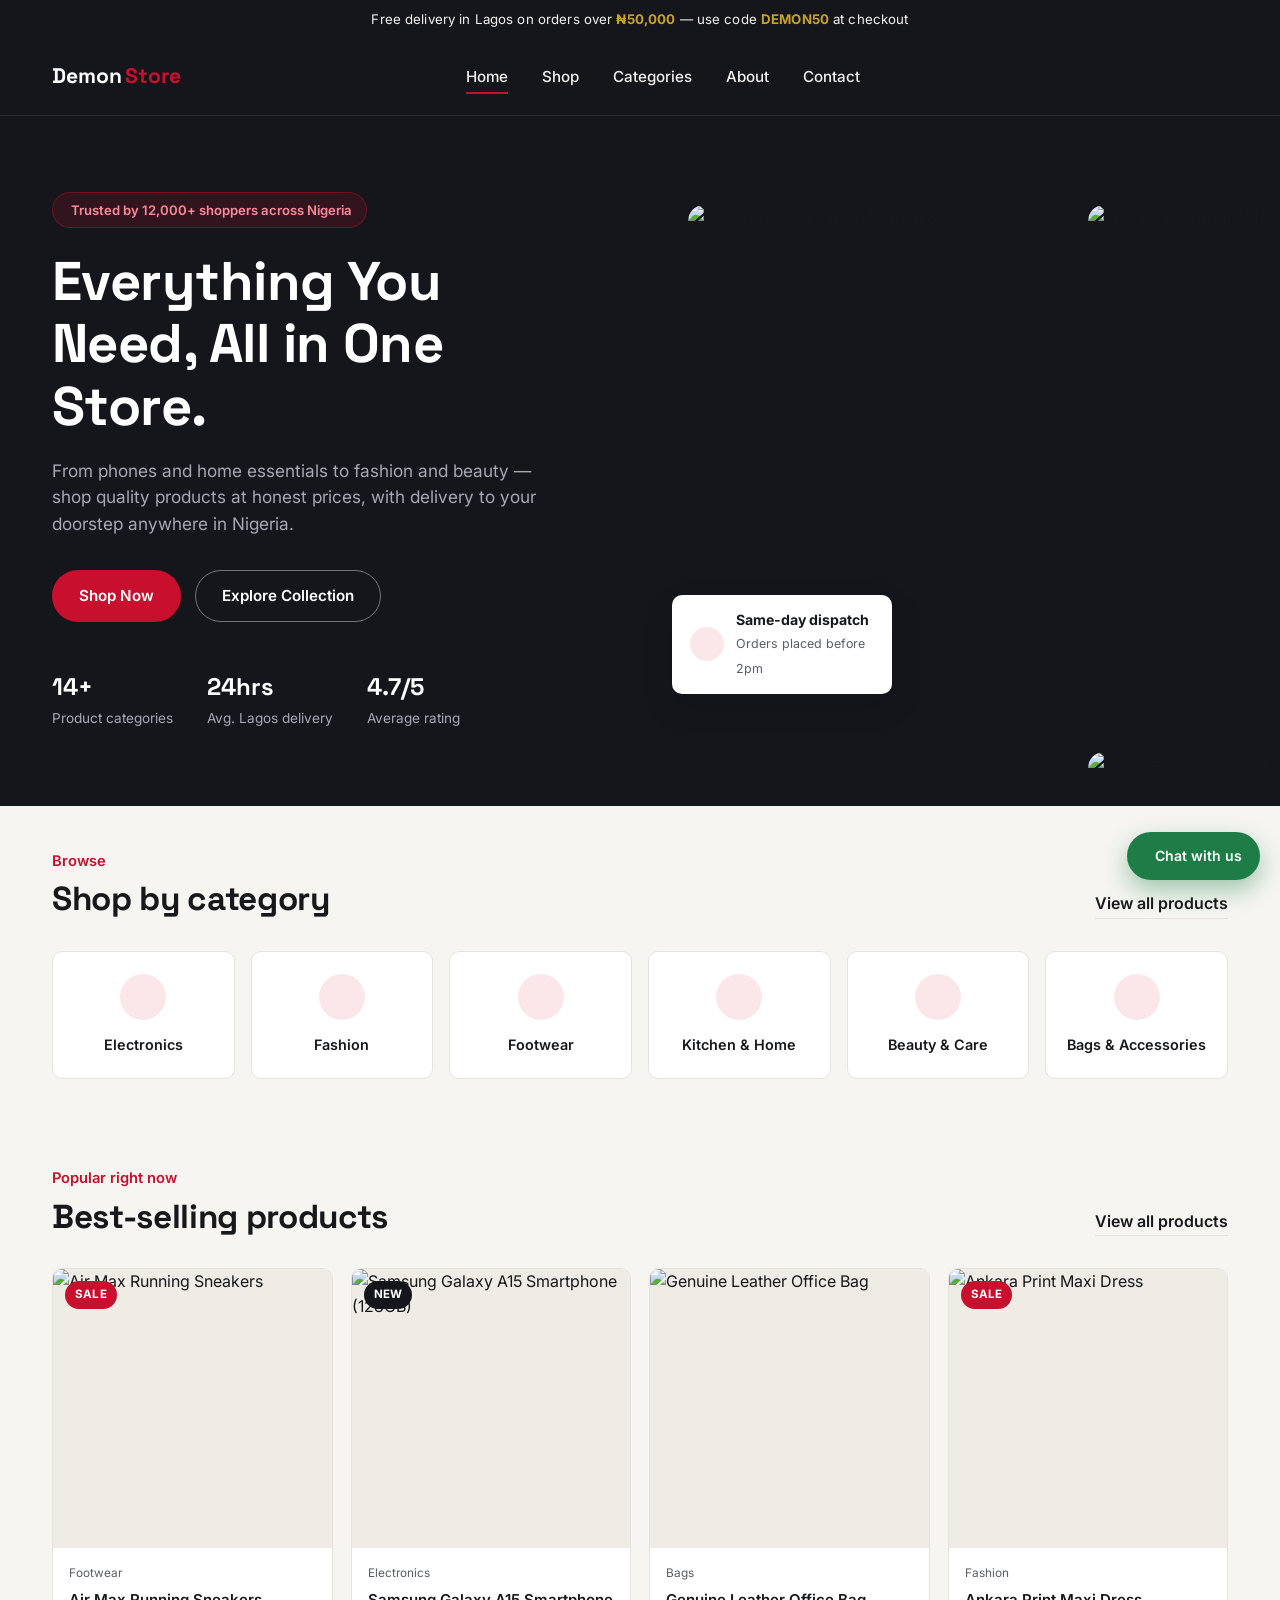
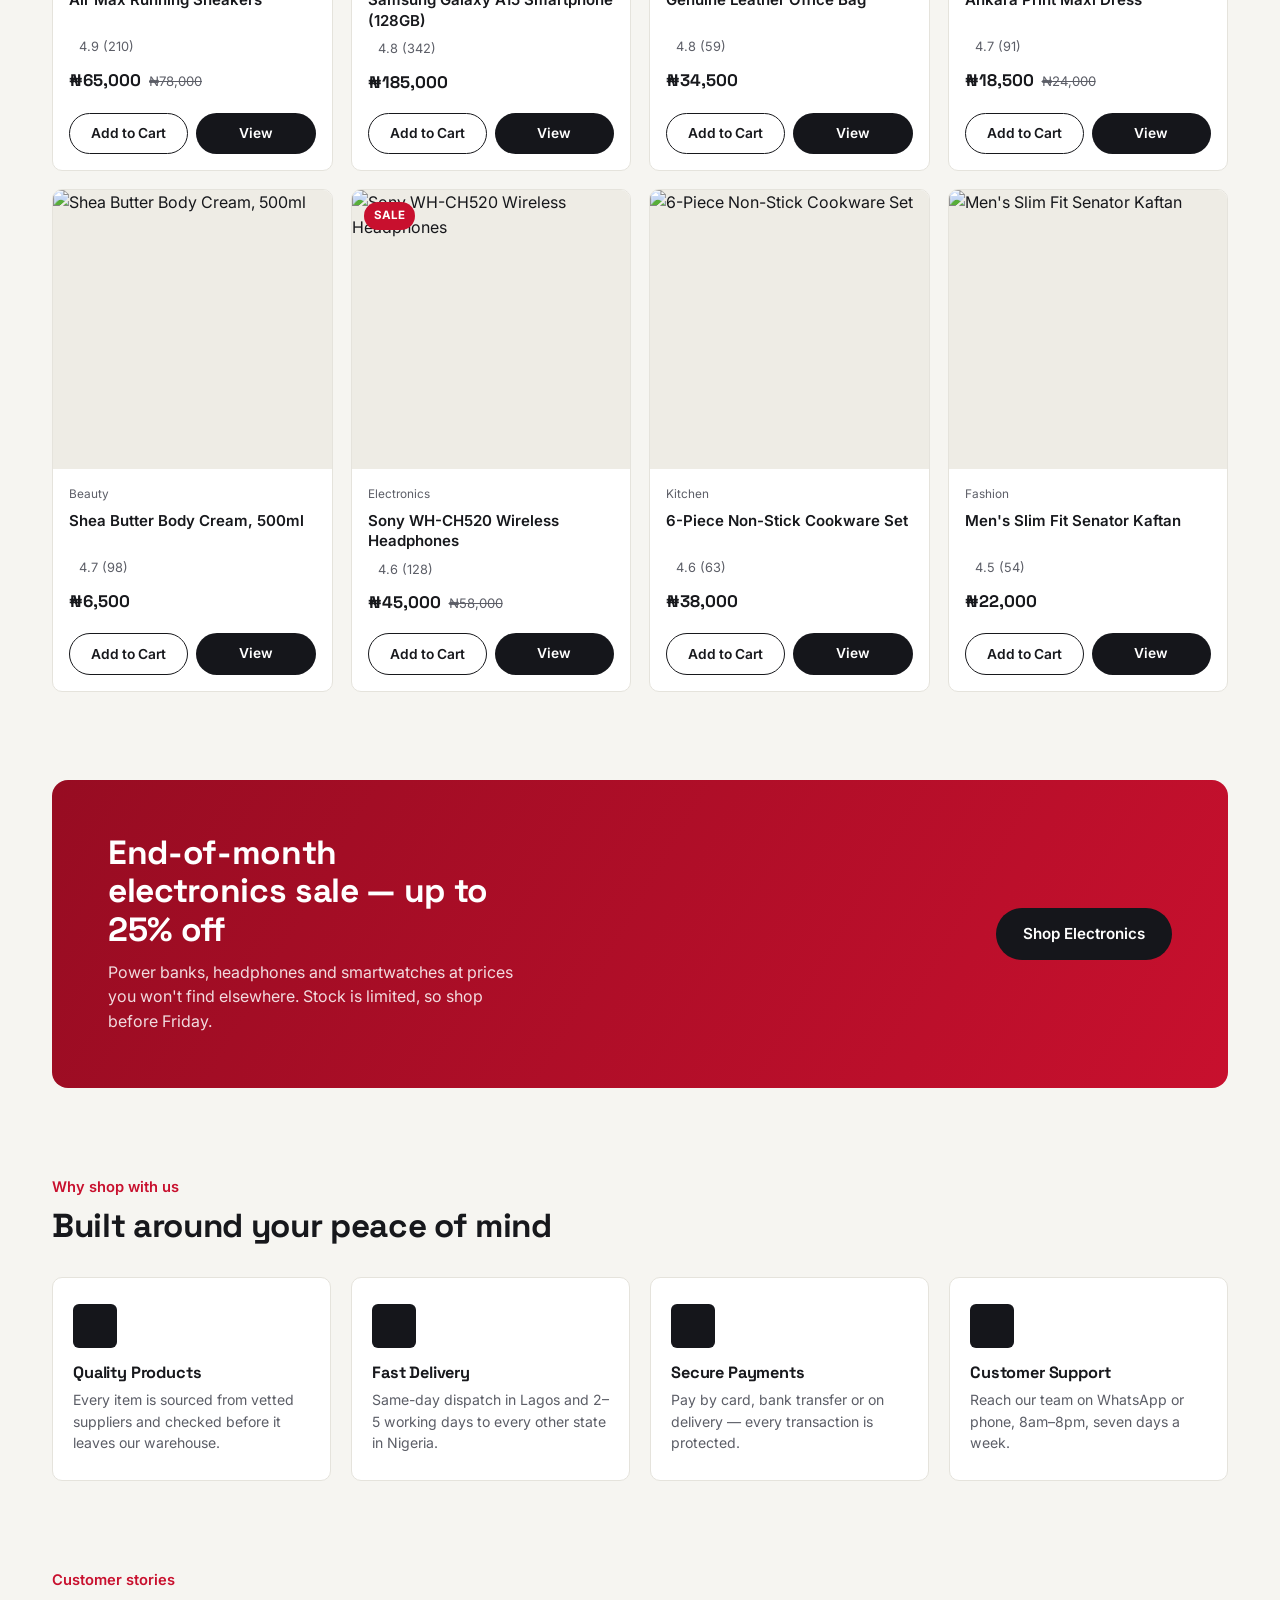
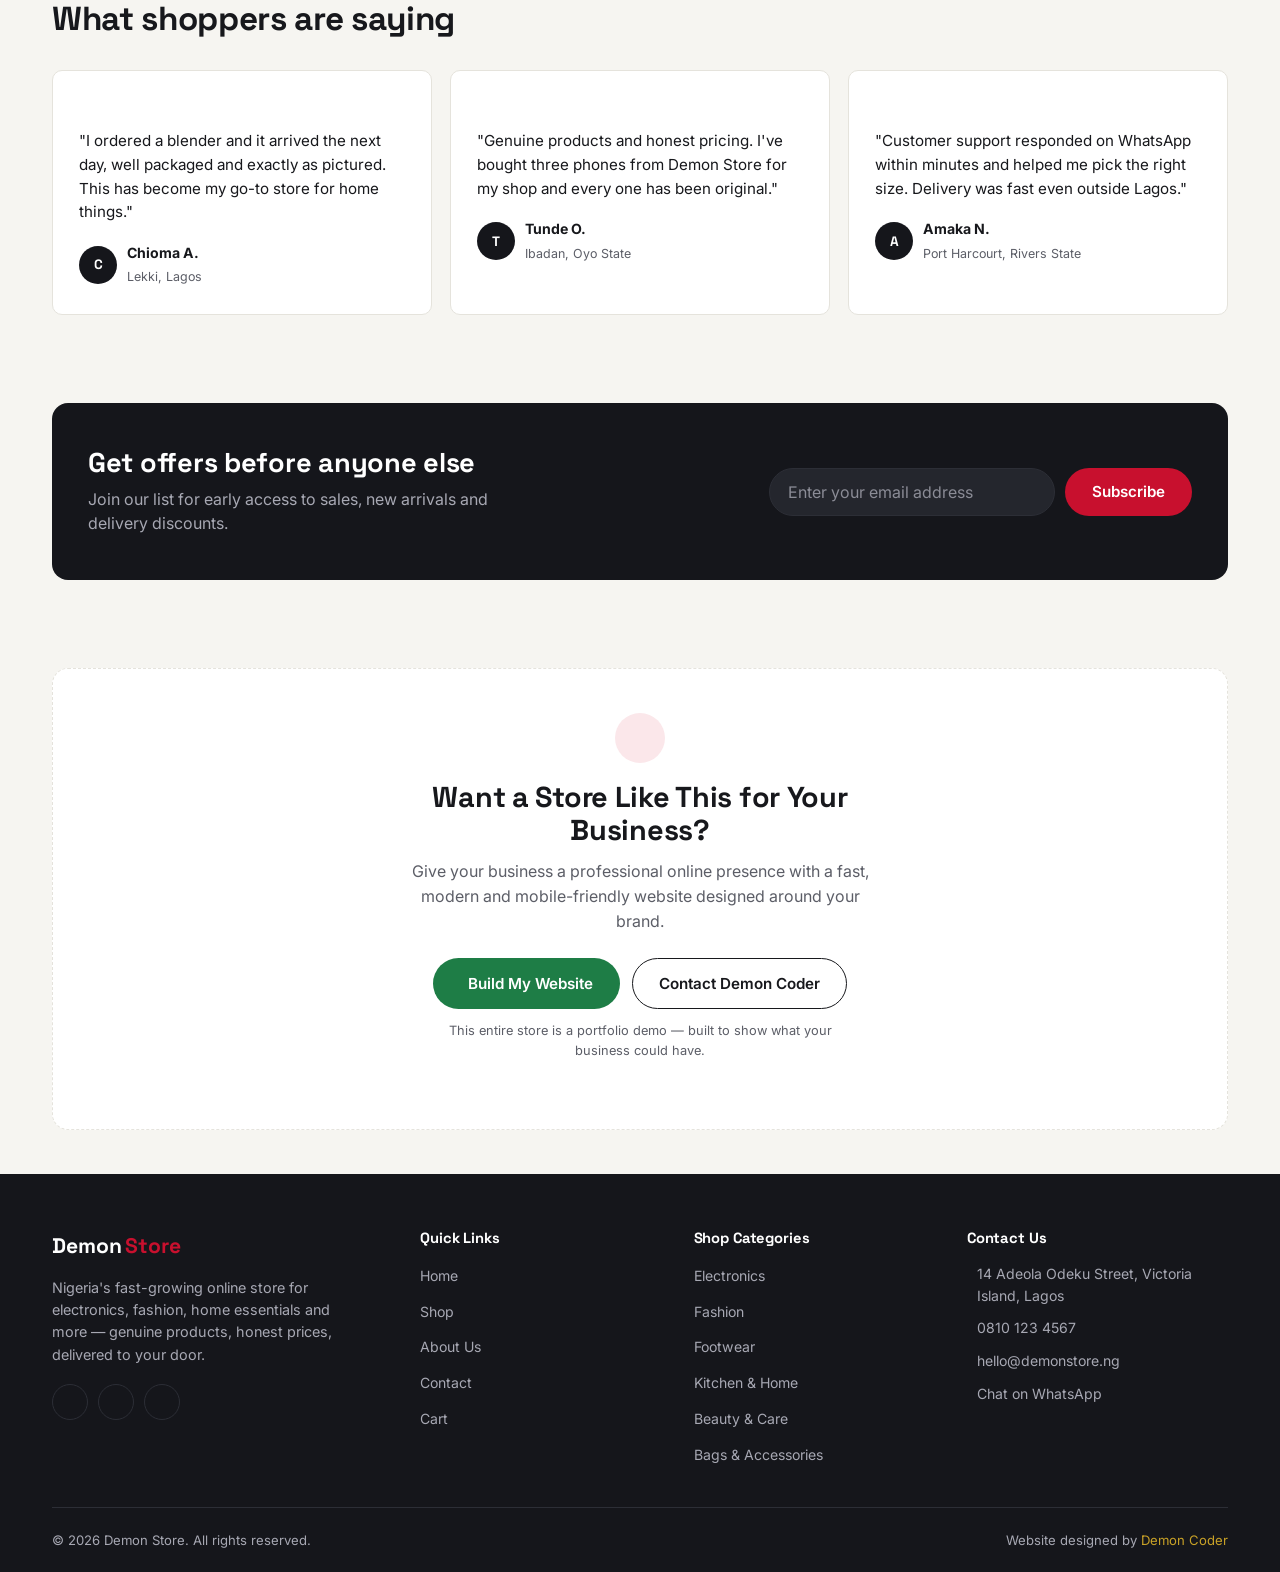
==== index.html @ 8f4c8808 "Add files via upload" ====
<!DOCTYPE html>
<html lang="en-NG">
<head>
<meta charset="UTF-8" />
<meta name="viewport" content="width=device-width, initial-scale=1.0" />
<title>Demon Store — Everything You Need, All in One Store</title>
<meta name="description" content="Shop electronics, fashion, footwear, kitchen essentials and more from Demon Store — genuine products, fast delivery across Nigeria and secure payments." />
<link rel="preconnect" href="https://fonts.googleapis.com">
<link href="https://fonts.googleapis.com/css2?family=Space+Grotesk:wght@500;600;700&family=Inter:wght@400;500;600;700&display=swap" rel="stylesheet">
<link rel="stylesheet" href="css/style.css" />
</head>
<body>

<!-- Announcement bar -->
<div class="announce">Free delivery in Lagos on orders over <strong>₦50,000</strong> — use code <strong>DEMON50</strong> at checkout</div>

<!-- Header -->
<header class="site-header" data-site-header>
  <div class="container">
    <a href="index.html" class="logo">Demon<span>Store</span></a>

    <nav class="nav-menu" data-nav-menu>
      <a href="index.html" class="is-active">Home</a>
      <a href="shop.html">Shop</a>
      <a href="shop.html#categories">Categories</a>
      <a href="about.html">About</a>
      <a href="contact.html">Contact</a>
    </nav>

    <div class="header-actions">
      <button class="icon-btn" data-search-toggle aria-label="Search products" aria-expanded="false">
        <i data-lucide="search"></i>
      </button>
      <a href="cart.html" class="icon-btn" aria-label="View cart">
        <i data-lucide="shopping-bag"></i>
        <span class="badge-count is-hidden" data-cart-count>0</span>
      </a>
      <button class="nav-toggle" data-nav-toggle aria-label="Open menu" aria-expanded="false">
        <i data-lucide="menu"></i>
      </button>
    </div>
  </div>

  <div class="search-panel" data-search-panel>
    <form data-search-form>
      <input type="search" name="q" placeholder="Search for products, e.g. headphones, dress, blender" autocomplete="off" />
      <button type="submit" class="btn btn--primary btn--sm">Search</button>
    </form>
  </div>
  <div class="nav-overlay" data-nav-overlay></div>
</header>

<!-- Hero -->
<section class="hero">
  <div class="container">
    <div class="hero-copy">
      <span class="hero-tag"><i data-lucide="badge-check"></i> Trusted by 12,000+ shoppers across Nigeria</span>
      <h1>Everything You Need, All in One Store.</h1>
      <p>From phones and home essentials to fashion and beauty — shop quality products at honest prices, with delivery to your doorstep anywhere in Nigeria.</p>
      <div class="hero-actions">
        <a href="shop.html" class="btn btn--primary">Shop Now</a>
        <a href="shop.html#categories" class="btn btn--outline-light">Explore Collection</a>
      </div>
      <div class="hero-stats">
        <div><strong>14+</strong><span>Product categories</span></div>
        <div><strong>24hrs</strong><span>Avg. Lagos delivery</span></div>
        <div><strong>4.7/5</strong><span>Average rating</span></div>
      </div>
    </div>

    <div class="hero-visual">
      <img src="https://picsum.photos/seed/demonstore-hero1/600/800" alt="Fashion product from Demon Store" loading="eager" />
      <div class="hero-visual-col">
        <img src="https://picsum.photos/seed/demonstore-hero2/500/540" alt="Electronics product from Demon Store" loading="eager" />
        <img src="https://picsum.photos/seed/demonstore-hero3/500/460" alt="Home essentials product from Demon Store" loading="eager" />
      </div>
      <div class="hero-price-chip">
        <div class="dot"><i data-lucide="truck"></i></div>
        <div>
          <strong>Same-day dispatch</strong>
          <span>Orders placed before 2pm</span>
        </div>
      </div>
    </div>
  </div>
</section>

<!-- Featured categories -->
<section class="section section--tight" id="categories">
  <div class="container">
    <div class="section-head">
      <div>
        <span class="section-kicker">Browse</span>
        <h2>Shop by category</h2>
      </div>
      <a href="shop.html" class="link-more">View all products</a>
    </div>
    <div class="category-grid" id="homeCategoryGrid"></div>
  </div>
</section>

<!-- Best sellers -->
<section class="section section--tight">
  <div class="container">
    <div class="section-head">
      <div>
        <span class="section-kicker">Popular right now</span>
        <h2>Best-selling products</h2>
      </div>
      <a href="shop.html" class="link-more">View all products</a>
    </div>
    <div class="product-grid" id="bestSellerGrid"></div>
  </div>
</section>

<!-- Promo banner -->
<section class="section section--tight">
  <div class="container">
    <div class="promo-banner">
      <div>
        <h2>End-of-month electronics sale — up to 25% off</h2>
        <p>Power banks, headphones and smartwatches at prices you won't find elsewhere. Stock is limited, so shop before Friday.</p>
      </div>
      <a href="shop.html?category=electronics" class="btn btn--dark">Shop Electronics</a>
    </div>
  </div>
</section>

<!-- Why choose us -->
<section class="section section--tight">
  <div class="container">
    <div class="section-head">
      <div>
        <span class="section-kicker">Why shop with us</span>
        <h2>Built around your peace of mind</h2>
      </div>
    </div>
    <div class="feature-grid">
      <div class="feature-card">
        <div class="icon-wrap"><i data-lucide="shield-check"></i></div>
        <h3>Quality Products</h3>
        <p>Every item is sourced from vetted suppliers and checked before it leaves our warehouse.</p>
      </div>
      <div class="feature-card">
        <div class="icon-wrap"><i data-lucide="truck"></i></div>
        <h3>Fast Delivery</h3>
        <p>Same-day dispatch in Lagos and 2–5 working days to every other state in Nigeria.</p>
      </div>
      <div class="feature-card">
        <div class="icon-wrap"><i data-lucide="lock"></i></div>
        <h3>Secure Payments</h3>
        <p>Pay by card, bank transfer or on delivery — every transaction is protected.</p>
      </div>
      <div class="feature-card">
        <div class="icon-wrap"><i data-lucide="headphones"></i></div>
        <h3>Customer Support</h3>
        <p>Reach our team on WhatsApp or phone, 8am–8pm, seven days a week.</p>
      </div>
    </div>
  </div>
</section>

<!-- Testimonials -->
<section class="section section--tight">
  <div class="container">
    <div class="section-head">
      <div>
        <span class="section-kicker">Customer stories</span>
        <h2>What shoppers are saying</h2>
      </div>
    </div>
    <div class="testimonial-grid" id="testimonialGrid"></div>
  </div>
</section>

<!-- Newsletter -->
<section class="section section--tight">
  <div class="container">
    <div class="newsletter">
      <div class="newsletter-copy">
        <h2>Get offers before anyone else</h2>
        <p>Join our list for early access to sales, new arrivals and delivery discounts.</p>
      </div>
      <div>
        <form data-newsletter-form>
          <input type="email" name="email" placeholder="Enter your email address" required />
          <button type="submit" class="btn btn--primary">Subscribe</button>
        </form>
        <p class="newsletter-status" data-newsletter-status></p>
      </div>
    </div>
  </div>
</section>

<!-- Client conversion section -->
<section class="section section--tight">
  <div class="container">
    <div class="agency-cta">
      <div class="icon-wrap"><i data-lucide="layout-template"></i></div>
      <h2>Want a Store Like This for Your Business?</h2>
      <p>Give your business a professional online presence with a fast, modern and mobile-friendly website designed around your brand.</p>
      <div class="agency-cta-actions">
        <a id="agencyWhatsappLink" href="#" target="_blank" rel="noopener" class="btn btn--whatsapp"><i data-lucide="message-circle"></i> Build My Website</a>
        <a href="contact.html" class="btn btn--outline">Contact Demon Coder</a>
      </div>
      <p class="agency-cta-credit">This entire store is a portfolio demo — built to show what your business could have.</p>
    </div>
  </div>
</section>

<!-- Footer -->
<footer class="site-footer">
  <div class="container">
    <div class="footer-grid">
      <div class="footer-about">
        <a href="index.html" class="logo">Demon<span>Store</span></a>
        <p>Nigeria's fast-growing online store for electronics, fashion, home essentials and more — genuine products, honest prices, delivered to your door.</p>
        <div class="footer-socials">
          <a href="#" aria-label="Instagram"><i data-lucide="instagram"></i></a>
          <a href="#" aria-label="Facebook"><i data-lucide="facebook"></i></a>
          <a href="#" aria-label="Twitter / X"><i data-lucide="twitter"></i></a>
        </div>
      </div>
      <div class="footer-col">
        <h4>Quick Links</h4>
        <ul>
          <li><a href="index.html">Home</a></li>
          <li><a href="shop.html">Shop</a></li>
          <li><a href="about.html">About Us</a></li>
          <li><a href="contact.html">Contact</a></li>
          <li><a href="cart.html">Cart</a></li>
        </ul>
      </div>
      <div class="footer-col">
        <h4>Shop Categories</h4>
        <ul id="footerCategoryList"></ul>
      </div>
      <div class="footer-col">
        <h4>Contact Us</h4>
        <ul>
          <li class="footer-contact-item"><i data-lucide="map-pin"></i><address>14 Adeola Odeku Street, Victoria Island, Lagos</address></li>
          <li class="footer-contact-item"><i data-lucide="phone"></i><a href="tel:+2348101234567">0810 123 4567</a></li>
          <li class="footer-contact-item"><i data-lucide="mail"></i><a href="mailto:hello@demonstore.ng">hello@demonstore.ng</a></li>
          <li class="footer-contact-item"><i data-lucide="message-circle"></i><a href="#" id="footerWhatsappLink" target="_blank" rel="noopener">Chat on WhatsApp</a></li>
        </ul>
      </div>
    </div>
    <div class="footer-bottom">
      <span>© <span data-year></span> Demon Store. All rights reserved.</span>
      <span>Website designed by <a href="contact.html">Demon Coder</a></span>
    </div>
  </div>
</footer>

<a href="#" id="floatingWhatsapp" target="_blank" rel="noopener" class="whatsapp-float">
  <i data-lucide="message-circle"></i>
  <span>Chat with us</span>
</a>

<div class="toast" data-toast>
  <i data-lucide="check-circle"></i>
  <span data-toast-message></span>
</div>

<script src="https://unpkg.com/lucide@latest"></script>
<script src="js/data.js"></script>
<script src="js/cart.js"></script>
<script src="js/main.js"></script>
<script src="js/home.js"></script>
</body>
</html>
---- css/style.css ----
/* ==========================================================================
   Demon Store — stylesheet
   Design tokens
   ========================================================================== */

:root {
  /* colour */
  --color-bg: #f6f5f1;
  --color-bg-dark: #15161b;
  --color-bg-dark-raised: #1e2027;
  --color-surface: #ffffff;
  --color-text: #17181c;
  --color-text-dark-bg: #f3f2ee;
  --color-text-muted: #5c5e67;
  --color-text-muted-dark-bg: #a7a8b3;
  --color-border: #e5e3dc;
  --color-border-dark: #2c2e36;
  --color-accent: #c8102e;
  --color-accent-dark: #970c22;
  --color-accent-tint: #fbe7ea;
  --color-gold: #c9a227;
  --color-success: #1e7d46;

  /* type */
  --font-display: "Space Grotesk", "Segoe UI", sans-serif;
  --font-body: "Inter", "Segoe UI", sans-serif;

  /* layout */
  --container-w: 1240px;
  --radius-sm: 6px;
  --radius-md: 10px;
  --radius-lg: 16px;
  --shadow-card: 0 1px 2px rgba(20, 20, 25, 0.06);
  --shadow-raised: 0 12px 32px rgba(20, 20, 25, 0.12);
  --header-h: 76px;
}

/* ==========================================================================
   Reset & base
   ========================================================================== */

*,
*::before,
*::after {
  box-sizing: border-box;
}

html {
  scroll-behavior: smooth;
}

@media (prefers-reduced-motion: reduce) {
  html {
    scroll-behavior: auto;
  }
  *,
  *::before,
  *::after {
    animation-duration: 0.001ms !important;
    animation-iteration-count: 1 !important;
    transition-duration: 0.001ms !important;
  }
}

body {
  margin: 0;
  font-family: var(--font-body);
  color: var(--color-text);
  background: var(--color-bg);
  line-height: 1.55;
  -webkit-font-smoothing: antialiased;
}

img {
  max-width: 100%;
  display: block;
}

a {
  color: inherit;
  text-decoration: none;
}

ul {
  margin: 0;
  padding: 0;
  list-style: none;
}

h1, h2, h3, h4 {
  font-family: var(--font-display);
  line-height: 1.15;
  margin: 0;
  letter-spacing: -0.01em;
}

p {
  margin: 0;
}

button {
  font-family: inherit;
  cursor: pointer;
}

input,
select,
textarea {
  font-family: inherit;
  font-size: 1rem;
}

:focus-visible {
  outline: 2px solid var(--color-accent);
  outline-offset: 2px;
}

.container {
  width: 100%;
  max-width: var(--container-w);
  margin-inline: auto;
  padding-inline: 20px;
}

@media (min-width: 768px) {
  .container {
    padding-inline: 32px;
  }
}

.is-hidden {
  display: none !important;
}

.section {
  padding-block: 64px;
}

.section--tight {
  padding-block: 44px;
}

.section-head {
  display: flex;
  align-items: flex-end;
  justify-content: space-between;
  gap: 24px;
  margin-bottom: 32px;
}

.section-head h2 {
  font-size: clamp(1.6rem, 2.6vw, 2.1rem);
}

.section-kicker {
  color: var(--color-accent);
  font-weight: 600;
  font-size: 0.92rem;
  margin-bottom: 8px;
  display: block;
}

.section-lede {
  color: var(--color-text-muted);
  max-width: 46ch;
  margin-top: 10px;
}

.link-more {
  display: inline-flex;
  align-items: center;
  gap: 6px;
  font-weight: 600;
  color: var(--color-text);
  white-space: nowrap;
  border-bottom: 1px solid var(--color-border);
  padding-bottom: 2px;
  transition: border-color 0.2s ease, color 0.2s ease;
}

.link-more:hover {
  color: var(--color-accent);
  border-color: var(--color-accent);
}

/* ==========================================================================
   Buttons
   ========================================================================== */

.btn {
  display: inline-flex;
  align-items: center;
  justify-content: center;
  gap: 8px;
  font-weight: 600;
  font-size: 0.95rem;
  padding: 13px 26px;
  border-radius: 999px;
  border: 1px solid transparent;
  transition: transform 0.15s ease, background 0.2s ease, border-color 0.2s ease, color 0.2s ease;
  white-space: nowrap;
}

.btn:active {
  transform: scale(0.98);
}

.btn svg {
  width: 18px;
  height: 18px;
}

.btn--primary {
  background: var(--color-accent);
  color: #fff;
}

.btn--primary:hover {
  background: var(--color-accent-dark);
}

.btn--dark {
  background: var(--color-bg-dark);
  color: #fff;
}

.btn--dark:hover {
  background: #000;
}

.btn--outline {
  background: transparent;
  border-color: currentColor;
  color: var(--color-text);
}

.btn--outline:hover {
  background: var(--color-text);
  color: #fff;
}

.btn--outline-light {
  background: transparent;
  border-color: rgba(255, 255, 255, 0.4);
  color: #fff;
}

.btn--outline-light:hover {
  background: #fff;
  color: var(--color-bg-dark);
  border-color: #fff;
}

.btn--whatsapp {
  background: #1e7d46;
  color: #fff;
}

.btn--whatsapp:hover {
  background: #166536;
}

.btn--block {
  width: 100%;
}

.btn--sm {
  padding: 9px 18px;
  font-size: 0.86rem;
}

.btn:disabled {
  opacity: 0.5;
  cursor: not-allowed;
  transform: none;
}

.icon-btn {
  display: inline-flex;
  align-items: center;
  justify-content: center;
  width: 40px;
  height: 40px;
  border-radius: 50%;
  background: transparent;
  border: none;
  color: inherit;
  position: relative;
  transition: background 0.2s ease;
}

.icon-btn:hover {
  background: rgba(255, 255, 255, 0.08);
}

.icon-btn svg {
  width: 20px;
  height: 20px;
}

.badge-count {
  position: absolute;
  top: 0;
  right: 0;
  min-width: 17px;
  height: 17px;
  padding: 0 4px;
  border-radius: 999px;
  background: var(--color-accent);
  color: #fff;
  font-size: 0.65rem;
  font-weight: 700;
  display: flex;
  align-items: center;
  justify-content: center;
  line-height: 1;
}

/* ==========================================================================
   Announcement bar
   ========================================================================== */

.announce {
  background: var(--color-bg-dark);
  color: var(--color-text-dark-bg);
  font-size: 0.83rem;
  text-align: center;
  padding: 9px 16px;
  letter-spacing: 0.01em;
}

.announce strong {
  color: var(--color-gold);
}

/* ==========================================================================
   Header
   ========================================================================== */

.site-header {
  position: sticky;
  top: 0;
  z-index: 50;
  background: var(--color-bg-dark);
  color: var(--color-text-dark-bg);
  border-bottom: 1px solid transparent;
  transition: border-color 0.2s ease, box-shadow 0.2s ease;
}

.site-header.is-scrolled {
  border-color: var(--color-border-dark);
  box-shadow: 0 8px 24px rgba(0, 0, 0, 0.18);
}

.site-header .container {
  display: flex;
  align-items: center;
  justify-content: space-between;
  height: var(--header-h);
  gap: 20px;
}

.logo {
  display: flex;
  align-items: baseline;
  gap: 3px;
  font-family: var(--font-display);
  font-weight: 700;
  font-size: 1.32rem;
  color: #fff;
  flex-shrink: 0;
}

.logo span {
  color: var(--color-accent);
}

.nav-menu {
  display: flex;
  align-items: center;
  gap: 34px;
}

.nav-menu a {
  font-weight: 500;
  font-size: 0.95rem;
  color: var(--color-text-dark-bg);
  position: relative;
  padding-block: 6px;
}

.nav-menu a::after {
  content: "";
  position: absolute;
  left: 0;
  right: 0;
  bottom: 0;
  height: 2px;
  background: var(--color-accent);
  transform: scaleX(0);
  transform-origin: left;
  transition: transform 0.2s ease;
}

.nav-menu a:hover::after,
.nav-menu a.is-active::after {
  transform: scaleX(1);
}

.header-actions {
  display: flex;
  align-items: center;
  gap: 4px;
}

.nav-toggle {
  display: none;
  background: none;
  border: none;
  color: #fff;
  padding: 8px;
}

.nav-toggle svg {
  width: 24px;
  height: 24px;
}

.nav-overlay {
  display: none;
}

.search-panel {
  position: absolute;
  left: 0;
  right: 0;
  top: 100%;
  background: var(--color-bg-dark-raised);
  border-top: 1px solid var(--color-border-dark);
  padding: 0;
  max-height: 0;
  overflow: hidden;
  transition: max-height 0.25s ease, padding 0.25s ease;
}

.search-panel.is-open {
  max-height: 90px;
  padding-block: 18px;
}

.search-panel form {
  display: flex;
  gap: 10px;
  max-width: 640px;
  margin-inline: auto;
  padding-inline: 20px;
}

.search-panel input {
  flex: 1;
  padding: 12px 16px;
  border-radius: 999px;
  border: 1px solid var(--color-border-dark);
  background: #26282f;
  color: #fff;
}

.search-panel input::placeholder {
  color: #8b8c96;
}

@media (max-width: 960px) {
  .nav-menu {
    position: fixed;
    inset: 0 0 0 auto;
    width: min(320px, 84vw);
    background: var(--color-bg-dark);
    flex-direction: column;
    align-items: flex-start;
    gap: 4px;
    padding: 96px 28px 28px;
    transform: translateX(100%);
    transition: transform 0.28s ease;
    z-index: 60;
  }

  .nav-menu.is-open {
    transform: translateX(0);
  }

  .nav-menu a {
    width: 100%;
    padding-block: 14px;
    border-bottom: 1px solid var(--color-border-dark);
    font-size: 1.05rem;
  }

  .nav-toggle {
    display: inline-flex;
  }

  .nav-overlay {
    position: fixed;
    inset: 0;
    background: rgba(0, 0, 0, 0.5);
    z-index: 55;
  }

  body.nav-open .nav-overlay {
    display: block;
  }
}

/* ==========================================================================
   Hero
   ========================================================================== */

.hero {
  background: var(--color-bg-dark);
  color: var(--text-dark-bg);
  position: relative;
  overflow: hidden;
}

.hero .container {
  display: grid;
  grid-template-columns: 1fr;
  gap: 40px;
  padding-block: 56px 64px;
}

@media (min-width: 960px) {
  .hero .container {
    grid-template-columns: 1.05fr 0.95fr;
    align-items: center;
    padding-block: 76px;
  }
}

.hero-copy {
  color: var(--color-text-dark-bg);
  animation: hero-rise 0.7s ease both;
}

.hero-tag {
  display: inline-flex;
  align-items: center;
  gap: 8px;
  background: rgba(200, 16, 46, 0.16);
  color: #ff8b9d;
  border: 1px solid rgba(200, 16, 46, 0.4);
  padding: 7px 14px 7px 10px;
  border-radius: 999px;
  font-size: 0.82rem;
  font-weight: 600;
  margin-bottom: 22px;
}

.hero-tag svg {
  width: 15px;
  height: 15px;
}

.hero h1 {
  font-size: clamp(2.3rem, 5vw, 3.4rem);
  color: #fff;
  max-width: 13ch;
}

.hero p {
  color: var(--color-text-muted-dark-bg);
  font-size: 1.08rem;
  max-width: 46ch;
  margin-top: 20px;
}

.hero-actions {
  display: flex;
  flex-wrap: wrap;
  gap: 14px;
  margin-top: 32px;
}

.hero-stats {
  display: flex;
  gap: 34px;
  margin-top: 46px;
  flex-wrap: wrap;
}

.hero-stats div strong {
  display: block;
  font-family: var(--font-display);
  font-size: 1.5rem;
  color: #fff;
}

.hero-stats div span {
  font-size: 0.85rem;
  color: var(--color-text-muted-dark-bg);
}

.hero-visual {
  position: relative;
  display: grid;
  grid-template-columns: 1.2fr 1fr;
  gap: 16px;
  animation: hero-rise 0.8s ease 0.1s both;
}

.hero-visual img {
  width: 100%;
  height: 100%;
  object-fit: cover;
  border-radius: var(--radius-lg);
}

.hero-visual-col {
  display: flex;
  flex-direction: column;
  gap: 16px;
}

.hero-visual-col img:first-child {
  aspect-ratio: 1 / 1.08;
}

.hero-visual-col img:last-child {
  aspect-ratio: 1/1;
}

.hero-visual > img {
  aspect-ratio: 3 / 4;
}

.hero-price-chip {
  position: absolute;
  left: -16px;
  bottom: 22px;
  background: #fff;
  color: var(--color-text);
  border-radius: var(--radius-md);
  padding: 14px 18px;
  box-shadow: var(--shadow-raised);
  display: flex;
  align-items: center;
  gap: 12px;
  max-width: 220px;
}

@media (max-width: 640px) {
  .hero-price-chip {
    display: none;
  }
}

.hero-price-chip .dot {
  width: 34px;
  height: 34px;
  border-radius: 50%;
  background: var(--color-accent-tint);
  color: var(--color-accent);
  display: flex;
  align-items: center;
  justify-content: center;
  flex-shrink: 0;
}

.hero-price-chip .dot svg {
  width: 17px;
  height: 17px;
}

.hero-price-chip strong {
  display: block;
  font-size: 0.88rem;
}

.hero-price-chip span {
  font-size: 0.78rem;
  color: var(--color-text-muted);
}

@keyframes hero-rise {
  from {
    opacity: 0;
    transform: translateY(16px);
  }
  to {
    opacity: 1;
    transform: translateY(0);
  }
}

/* ==========================================================================
   Category strip
   ========================================================================== */

.category-grid {
  display: grid;
  grid-template-columns: repeat(2, 1fr);
  gap: 16px;
}

@media (min-width: 640px) {
  .category-grid {
    grid-template-columns: repeat(3, 1fr);
  }
}

@media (min-width: 960px) {
  .category-grid {
    grid-template-columns: repeat(6, 1fr);
  }
}

.category-card {
  background: var(--color-surface);
  border: 1px solid var(--color-border);
  border-radius: var(--radius-md);
  padding: 22px 16px;
  text-align: center;
  transition: border-color 0.2s ease, transform 0.2s ease;
}

.category-card:hover {
  border-color: var(--color-accent);
  transform: translateY(-3px);
}

.category-card .icon-wrap {
  width: 46px;
  height: 46px;
  border-radius: 50%;
  background: var(--color-accent-tint);
  color: var(--color-accent);
  display: flex;
  align-items: center;
  justify-content: center;
  margin: 0 auto 12px;
}

.category-card .icon-wrap svg {
  width: 21px;
  height: 21px;
}

.category-card span {
  font-weight: 600;
  font-size: 0.9rem;
}

/* ==========================================================================
   Product cards & grid
   ========================================================================== */

.product-grid {
  display: grid;
  grid-template-columns: repeat(2, 1fr);
  gap: 18px;
}

@media (min-width: 640px) {
  .product-grid {
    grid-template-columns: repeat(3, 1fr);
  }
}

@media (min-width: 1080px) {
  .product-grid {
    grid-template-columns: repeat(4, 1fr);
  }
}

.product-card {
  background: var(--color-surface);
  border: 1px solid var(--color-border);
  border-radius: var(--radius-md);
  overflow: hidden;
  display: flex;
  flex-direction: column;
  transition: border-color 0.2s ease, box-shadow 0.2s ease, transform 0.2s ease;
}

.product-card:hover {
  border-color: #d8d6cd;
  box-shadow: var(--shadow-raised);
  transform: translateY(-3px);
}

.product-card-media {
  position: relative;
  aspect-ratio: 1 / 1;
  overflow: hidden;
  background: #eeece5;
}

.product-card-media img {
  width: 100%;
  height: 100%;
  object-fit: cover;
  transition: transform 0.35s ease;
}

.product-card:hover .product-card-media img {
  transform: scale(1.05);
}

.product-badge {
  position: absolute;
  top: 12px;
  left: 12px;
  font-size: 0.72rem;
  font-weight: 700;
  padding: 5px 10px;
  border-radius: 999px;
  text-transform: uppercase;
  letter-spacing: 0.02em;
}

.product-badge--sale {
  background: var(--color-accent);
  color: #fff;
}

.product-badge--new {
  background: var(--color-bg-dark);
  color: #fff;
}

.product-card-quick {
  position: absolute;
  top: 12px;
  right: 12px;
  width: 36px;
  height: 36px;
  border-radius: 50%;
  background: rgba(255, 255, 255, 0.92);
  color: var(--color-text);
  display: flex;
  align-items: center;
  justify-content: center;
  opacity: 0;
  transform: translateY(-6px);
  transition: opacity 0.2s ease, transform 0.2s ease;
}

.product-card:hover .product-card-quick {
  opacity: 1;
  transform: translateY(0);
}

.product-card-quick svg {
  width: 17px;
  height: 17px;
}

.product-card-body {
  padding: 16px;
  display: flex;
  flex-direction: column;
  gap: 8px;
  flex: 1;
}

.product-card-cat {
  font-size: 0.74rem;
  color: var(--color-text-muted);
  text-transform: capitalize;
}

.product-card-name {
  font-weight: 600;
  font-size: 0.94rem;
  line-height: 1.35;
  min-height: 2.6em;
}

.product-card-rating {
  display: flex;
  align-items: center;
  gap: 6px;
  font-size: 0.8rem;
  color: var(--color-text-muted);
}

.product-card-rating .stars {
  display: inline-flex;
  gap: 1px;
  color: var(--color-gold);
}

.product-card-rating svg {
  width: 13px;
  height: 13px;
}

.product-card-price {
  display: flex;
  align-items: baseline;
  gap: 8px;
  margin-top: 2px;
}

.price-now {
  font-family: var(--font-display);
  font-weight: 700;
  font-size: 1.05rem;
}

.price-old {
  font-size: 0.82rem;
  color: var(--color-text-muted);
  text-decoration: line-through;
}

.product-card-actions {
  margin-top: auto;
  display: flex;
  gap: 8px;
  padding-top: 10px;
}

.product-card-actions .btn {
  flex: 1;
  padding-inline: 12px;
}

/* ==========================================================================
   Promo banner
   ========================================================================== */

.promo-banner {
  background: linear-gradient(120deg, var(--color-accent-dark), var(--color-accent));
  border-radius: var(--radius-lg);
  color: #fff;
  padding: 44px 36px;
  display: grid;
  grid-template-columns: 1fr;
  gap: 26px;
  align-items: center;
  overflow: hidden;
  position: relative;
}

@media (min-width: 768px) {
  .promo-banner {
    grid-template-columns: 1.3fr auto;
    padding: 54px 56px;
  }
}

.promo-banner h2 {
  font-size: clamp(1.5rem, 3vw, 2.1rem);
  max-width: 18ch;
}

.promo-banner p {
  color: rgba(255, 255, 255, 0.85);
  margin-top: 10px;
  max-width: 42ch;
}

.promo-banner .btn {
  flex-shrink: 0;
}

/* ==========================================================================
   Why choose us
   ========================================================================== */

.feature-grid {
  display: grid;
  grid-template-columns: repeat(2, 1fr);
  gap: 20px;
}

@media (min-width: 768px) {
  .feature-grid {
    grid-template-columns: repeat(4, 1fr);
  }
}

.feature-card {
  padding: 26px 20px;
  border: 1px solid var(--color-border);
  border-radius: var(--radius-md);
  background: var(--color-surface);
}

.feature-card .icon-wrap {
  width: 44px;
  height: 44px;
  border-radius: var(--radius-sm);
  background: var(--color-bg-dark);
  color: #fff;
  display: flex;
  align-items: center;
  justify-content: center;
  margin-bottom: 16px;
}

.feature-card .icon-wrap svg {
  width: 20px;
  height: 20px;
}

.feature-card h3 {
  font-size: 1.02rem;
  margin-bottom: 6px;
}

.feature-card p {
  font-size: 0.88rem;
  color: var(--color-text-muted);
}

/* ==========================================================================
   Testimonials
   ========================================================================== */

.testimonial-grid {
  display: grid;
  grid-template-columns: 1fr;
  gap: 18px;
}

@media (min-width: 768px) {
  .testimonial-grid {
    grid-template-columns: repeat(3, 1fr);
  }
}

.testimonial-card {
  background: var(--color-surface);
  border: 1px solid var(--color-border);
  border-radius: var(--radius-md);
  padding: 26px;
}

.testimonial-card .stars {
  display: inline-flex;
  gap: 2px;
  color: var(--color-gold);
  margin-bottom: 14px;
}

.testimonial-card .stars svg {
  width: 15px;
  height: 15px;
}

.testimonial-card p {
  font-size: 0.95rem;
  color: var(--color-text);
}

.testimonial-author {
  display: flex;
  align-items: center;
  gap: 10px;
  margin-top: 18px;
}

.testimonial-avatar {
  width: 38px;
  height: 38px;
  border-radius: 50%;
  background: var(--color-bg-dark);
  color: #fff;
  display: flex;
  align-items: center;
  justify-content: center;
  font-family: var(--font-display);
  font-weight: 700;
  font-size: 0.85rem;
}

.testimonial-author strong {
  display: block;
  font-size: 0.88rem;
}

.testimonial-author span {
  font-size: 0.78rem;
  color: var(--color-text-muted);
}

/* ==========================================================================
   Newsletter
   ========================================================================== */

.newsletter {
  background: var(--color-bg-dark);
  color: #fff;
  border-radius: var(--radius-lg);
  padding: 44px 36px;
  display: flex;
  flex-wrap: wrap;
  gap: 24px;
  align-items: center;
  justify-content: space-between;
}

.newsletter-copy h2 {
  font-size: clamp(1.3rem, 2.4vw, 1.7rem);
}

.newsletter-copy p {
  color: var(--color-text-muted-dark-bg);
  margin-top: 8px;
  max-width: 40ch;
}

.newsletter form {
  display: flex;
  gap: 10px;
  flex-wrap: wrap;
}

.newsletter input {
  padding: 13px 18px;
  border-radius: 999px;
  border: 1px solid var(--color-border-dark);
  background: #24262d;
  color: #fff;
  min-width: 240px;
}

.newsletter input::placeholder {
  color: #8b8c96;
}

.newsletter-status {
  width: 100%;
  font-size: 0.85rem;
  color: var(--color-gold);
  margin-top: 8px;
  display: none;
}

.newsletter-status.is-visible {
  display: block;
}

/* ==========================================================================
   Client conversion section
   ========================================================================== */

.agency-cta {
  border: 1px dashed var(--color-border);
  border-radius: var(--radius-lg);
  padding: 44px 32px;
  text-align: center;
  background: var(--color-surface);
}

.agency-cta .icon-wrap {
  width: 50px;
  height: 50px;
  border-radius: 50%;
  background: var(--color-accent-tint);
  color: var(--color-accent);
  display: flex;
  align-items: center;
  justify-content: center;
  margin: 0 auto 18px;
}

.agency-cta .icon-wrap svg {
  width: 22px;
  height: 22px;
}

.agency-cta h2 {
  font-size: clamp(1.35rem, 2.4vw, 1.8rem);
  max-width: 26ch;
  margin-inline: auto;
}

.agency-cta p {
  color: var(--color-text-muted);
  max-width: 48ch;
  margin: 12px auto 24px;
}

.agency-cta-actions {
  display: flex;
  justify-content: center;
  gap: 12px;
  flex-wrap: wrap;
}

.agency-cta-credit {
  margin-top: 18px;
  font-size: 0.8rem;
  color: var(--color-text-muted);
}

/* ==========================================================================
   Footer
   ========================================================================== */

.site-footer {
  background: var(--color-bg-dark);
  color: var(--color-text-muted-dark-bg);
  padding-top: 56px;
}

.footer-grid {
  display: grid;
  grid-template-columns: 1fr;
  gap: 36px;
  padding-bottom: 40px;
  border-bottom: 1px solid var(--color-border-dark);
}

@media (min-width: 768px) {
  .footer-grid {
    grid-template-columns: 1.4fr 1fr 1fr 1.1fr;
  }
}

.footer-about .logo {
  margin-bottom: 14px;
}

.footer-about p {
  font-size: 0.9rem;
  max-width: 34ch;
}

.footer-socials {
  display: flex;
  gap: 10px;
  margin-top: 18px;
}

.footer-socials a {
  width: 36px;
  height: 36px;
  border-radius: 50%;
  border: 1px solid var(--color-border-dark);
  display: flex;
  align-items: center;
  justify-content: center;
  transition: background 0.2s ease, border-color 0.2s ease;
}

.footer-socials a:hover {
  background: var(--color-accent);
  border-color: var(--color-accent);
}

.footer-socials svg {
  width: 16px;
  height: 16px;
}

.footer-col h4 {
  color: #fff;
  font-size: 0.92rem;
  margin-bottom: 16px;
}

.footer-col ul {
  display: flex;
  flex-direction: column;
  gap: 11px;
}

.footer-col a,
.footer-col address {
  font-size: 0.88rem;
  font-style: normal;
}

.footer-col a:hover {
  color: #fff;
}

.footer-contact-item {
  display: flex;
  gap: 10px;
  align-items: flex-start;
}

.footer-contact-item svg {
  width: 16px;
  height: 16px;
  margin-top: 2px;
  flex-shrink: 0;
  color: var(--color-accent);
}

.footer-bottom {
  display: flex;
  flex-wrap: wrap;
  gap: 10px;
  align-items: center;
  justify-content: space-between;
  padding-block: 22px;
  font-size: 0.82rem;
}

.footer-bottom a {
  color: var(--color-gold);
}

/* ==========================================================================
   WhatsApp floating button
   ========================================================================== */

.whatsapp-float {
  position: fixed;
  right: 20px;
  bottom: 20px;
  z-index: 40;
  display: flex;
  align-items: center;
  gap: 10px;
  background: #1e7d46;
  color: #fff;
  padding: 13px 18px;
  border-radius: 999px;
  box-shadow: 0 10px 24px rgba(30, 125, 70, 0.4);
  font-weight: 600;
  font-size: 0.88rem;
  transition: transform 0.2s ease;
}

.whatsapp-float:hover {
  transform: translateY(-2px);
}

.whatsapp-float svg {
  width: 20px;
  height: 20px;
}

@media (max-width: 560px) {
  .whatsapp-float span {
    display: none;
  }
  .whatsapp-float {
    padding: 13px;
  }
}

/* ==========================================================================
   Page header (non-home pages)
   ========================================================================== */

.page-header {
  background: var(--color-bg-dark);
  color: #fff;
  padding: 34px 0;
}

.breadcrumb {
  display: flex;
  align-items: center;
  gap: 8px;
  font-size: 0.85rem;
  color: var(--color-text-muted-dark-bg);
  margin-bottom: 8px;
}

.breadcrumb a:hover {
  color: #fff;
}

.page-header h1 {
  font-size: clamp(1.5rem, 3vw, 2.1rem);
}

/* ==========================================================================
   Shop page
   ========================================================================== */

.shop-layout {
  display: grid;
  grid-template-columns: 1fr;
  gap: 32px;
  align-items: start;
}

@media (min-width: 960px) {
  .shop-layout {
    grid-template-columns: 260px 1fr;
  }
}

.filter-panel {
  background: var(--color-surface);
  border: 1px solid var(--color-border);
  border-radius: var(--radius-md);
  padding: 22px;
  position: sticky;
  top: calc(var(--header-h) + 16px);
}

.filter-group {
  padding-block: 16px;
  border-bottom: 1px solid var(--color-border);
}

.filter-group:first-child {
  padding-top: 0;
}

.filter-group:last-child {
  border-bottom: none;
}

.filter-group h4 {
  font-size: 0.88rem;
  margin-bottom: 12px;
}

.filter-option {
  display: flex;
  align-items: center;
  gap: 9px;
  font-size: 0.88rem;
  padding-block: 6px;
  cursor: pointer;
  color: var(--color-text-muted);
}

.filter-option input {
  accent-color: var(--color-accent);
  width: 15px;
  height: 15px;
}

.filter-option:hover {
  color: var(--color-text);
}

.price-range-labels {
  display: flex;
  justify-content: space-between;
  font-size: 0.8rem;
  color: var(--color-text-muted);
  margin-top: 6px;
}

.shop-toolbar {
  display: flex;
  flex-wrap: wrap;
  align-items: center;
  justify-content: space-between;
  gap: 14px;
  margin-bottom: 22px;
}

.result-count {
  font-size: 0.88rem;
  color: var(--color-text-muted);
}

.sort-select {
  display: flex;
  align-items: center;
  gap: 8px;
}

.sort-select select {
  padding: 9px 32px 9px 14px;
  border-radius: 999px;
  border: 1px solid var(--color-border);
  background: var(--color-surface) url("data:image/svg+xml,%3Csvg xmlns='http://www.w3.org/2000/svg' width='14' height='14' viewBox='0 0 24 24' fill='none' stroke='%235c5e67' stroke-width='2'%3E%3Cpath d='M6 9l6 6 6-6'/%3E%3C/svg%3E") no-repeat right 12px center;
  appearance: none;
  font-size: 0.87rem;
}

.empty-state {
  text-align: center;
  padding: 70px 20px;
  border: 1px dashed var(--color-border);
  border-radius: var(--radius-md);
}

.empty-state .icon-wrap {
  width: 56px;
  height: 56px;
  border-radius: 50%;
  background: var(--color-accent-tint);
  color: var(--color-accent);
  display: flex;
  align-items: center;
  justify-content: center;
  margin: 0 auto 16px;
}

.empty-state h3 {
  margin-bottom: 6px;
}

.empty-state p {
  color: var(--color-text-muted);
  font-size: 0.92rem;
}

/* ==========================================================================
   Product detail
   ========================================================================== */

.product-detail {
  display: grid;
  grid-template-columns: 1fr;
  gap: 40px;
}

@media (min-width: 900px) {
  .product-detail {
    grid-template-columns: 1fr 1fr;
  }
}

.product-gallery-main {
  border-radius: var(--radius-lg);
  overflow: hidden;
  aspect-ratio: 1/1;
  background: #eeece5;
  border: 1px solid var(--color-border);
}

.product-gallery-main img {
  width: 100%;
  height: 100%;
  object-fit: cover;
}

.product-info-cat {
  color: var(--color-accent);
  font-weight: 600;
  font-size: 0.85rem;
  text-transform: capitalize;
}

.product-info h1 {
  font-size: clamp(1.5rem, 2.6vw, 2rem);
  margin-top: 8px;
}

.product-info-meta {
  display: flex;
  align-items: center;
  gap: 14px;
  margin-top: 12px;
  font-size: 0.88rem;
  color: var(--color-text-muted);
}

.product-info-meta .stars {
  color: var(--color-gold);
  display: inline-flex;
  gap: 2px;
}

.product-info-meta .stars svg {
  width: 15px;
  height: 15px;
}

.product-info-price {
  display: flex;
  align-items: baseline;
  gap: 12px;
  margin-top: 20px;
}

.product-info-price .price-now {
  font-size: 1.8rem;
}

.product-info-price .price-old {
  font-size: 1rem;
}

.product-info-desc {
  margin-top: 18px;
  color: var(--color-text-muted);
  font-size: 0.95rem;
  max-width: 58ch;
}

.option-group {
  margin-top: 24px;
}

.option-group h4 {
  font-size: 0.88rem;
  margin-bottom: 10px;
}

.option-pills {
  display: flex;
  flex-wrap: wrap;
  gap: 8px;
}

.option-pill {
  border: 1px solid var(--color-border);
  border-radius: 999px;
  padding: 8px 16px;
  font-size: 0.86rem;
  background: var(--color-surface);
  transition: border-color 0.2s ease, background 0.2s ease, color 0.2s ease;
}

.option-pill.is-selected {
  background: var(--color-text);
  color: #fff;
  border-color: var(--color-text);
}

.qty-stepper {
  display: inline-flex;
  align-items: center;
  border: 1px solid var(--color-border);
  border-radius: 999px;
  overflow: hidden;
}

.qty-stepper button {
  width: 40px;
  height: 40px;
  background: none;
  border: none;
  font-size: 1.1rem;
  color: var(--color-text);
}

.qty-stepper button:hover {
  background: var(--color-bg);
}

.qty-stepper span {
  width: 38px;
  text-align: center;
  font-weight: 600;
}

.product-purchase-row {
  display: flex;
  align-items: center;
  gap: 16px;
  margin-top: 26px;
  flex-wrap: wrap;
}

.product-actions-row {
  display: flex;
  gap: 12px;
  margin-top: 22px;
  flex-wrap: wrap;
}

.product-actions-row .btn {
  flex: 1;
  min-width: 160px;
}

.product-trust {
  display: flex;
  flex-direction: column;
  gap: 12px;
  margin-top: 28px;
  padding-top: 24px;
  border-top: 1px solid var(--color-border);
}

.product-trust-item {
  display: flex;
  align-items: center;
  gap: 10px;
  font-size: 0.87rem;
  color: var(--color-text-muted);
}

.product-trust-item svg {
  width: 17px;
  height: 17px;
  color: var(--color-success);
  flex-shrink: 0;
}

.stock-note {
  font-size: 0.84rem;
  color: var(--color-success);
  margin-top: 16px;
  display: flex;
  align-items: center;
  gap: 6px;
}

.stock-note svg {
  width: 15px;
  height: 15px;
}

/* ==========================================================================
   Cart page
   ========================================================================== */

.cart-layout {
  display: grid;
  grid-template-columns: 1fr;
  gap: 32px;
  align-items: start;
}

@media (min-width: 900px) {
  .cart-layout {
    grid-template-columns: 1.6fr 1fr;
  }
}

.cart-item {
  display: grid;
  grid-template-columns: 84px 1fr auto;
  gap: 16px;
  align-items: center;
  padding: 18px 0;
  border-bottom: 1px solid var(--color-border);
}

.cart-item-img {
  width: 84px;
  height: 84px;
  border-radius: var(--radius-sm);
  overflow: hidden;
  background: #eeece5;
}

.cart-item-img img {
  width: 100%;
  height: 100%;
  object-fit: cover;
}

.cart-item-name {
  font-weight: 600;
  font-size: 0.95rem;
}

.cart-item-option {
  font-size: 0.82rem;
  color: var(--color-text-muted);
  margin-top: 3px;
}

.cart-item-price {
  font-size: 0.88rem;
  color: var(--color-text-muted);
  margin-top: 6px;
}

.cart-item-right {
  display: flex;
  flex-direction: column;
  align-items: flex-end;
  gap: 10px;
}

.cart-item-remove {
  font-size: 0.8rem;
  color: var(--color-text-muted);
  display: flex;
  align-items: center;
  gap: 5px;
  background: none;
  border: none;
}

.cart-item-remove:hover {
  color: var(--color-accent);
}

.cart-item-remove svg {
  width: 14px;
  height: 14px;
}

.summary-card {
  background: var(--color-surface);
  border: 1px solid var(--color-border);
  border-radius: var(--radius-md);
  padding: 24px;
  position: sticky;
  top: calc(var(--header-h) + 16px);
}

.summary-card h3 {
  font-size: 1.05rem;
  margin-bottom: 18px;
}

.summary-row {
  display: flex;
  justify-content: space-between;
  font-size: 0.92rem;
  color: var(--color-text-muted);
  padding-block: 8px;
}

.summary-row.total {
  border-top: 1px solid var(--color-border);
  margin-top: 8px;
  padding-top: 16px;
  font-weight: 700;
  color: var(--color-text);
  font-size: 1.05rem;
}

.summary-card .btn {
  margin-top: 18px;
}

.cart-empty {
  text-align: center;
  padding: 80px 20px;
}

.cart-empty .icon-wrap {
  width: 68px;
  height: 68px;
  border-radius: 50%;
  background: var(--color-accent-tint);
  color: var(--color-accent);
  display: flex;
  align-items: center;
  justify-content: center;
  margin: 0 auto 20px;
}

.cart-empty .icon-wrap svg {
  width: 28px;
  height: 28px;
}

.cart-empty h2 {
  margin-bottom: 8px;
}

.cart-empty p {
  color: var(--color-text-muted);
  margin-bottom: 24px;
}

/* ==========================================================================
   Checkout
   ========================================================================== */

.checkout-layout {
  display: grid;
  grid-template-columns: 1fr;
  gap: 32px;
  align-items: start;
}

@media (min-width: 900px) {
  .checkout-layout {
    grid-template-columns: 1.5fr 1fr;
  }
}

.form-card {
  background: var(--color-surface);
  border: 1px solid var(--color-border);
  border-radius: var(--radius-md);
  padding: 26px;
}

.form-card + .form-card {
  margin-top: 20px;
}

.form-card h3 {
  font-size: 1.02rem;
  margin-bottom: 18px;
  display: flex;
  align-items: center;
  gap: 10px;
}

.form-card h3 svg {
  width: 18px;
  height: 18px;
  color: var(--color-accent);
}

.form-grid {
  display: grid;
  grid-template-columns: 1fr;
  gap: 16px;
}

@media (min-width: 560px) {
  .form-grid.cols-2 {
    grid-template-columns: 1fr 1fr;
  }
}

.field label {
  display: block;
  font-size: 0.85rem;
  font-weight: 600;
  margin-bottom: 7px;
}

.field input,
.field select,
.field textarea {
  width: 100%;
  padding: 12px 14px;
  border-radius: var(--radius-sm);
  border: 1px solid var(--color-border);
  background: var(--color-bg);
}

.field textarea {
  resize: vertical;
  min-height: 80px;
}

.field-error {
  font-size: 0.78rem;
  color: var(--color-accent);
  margin-top: 5px;
  display: none;
}

.field.has-error input,
.field.has-error select {
  border-color: var(--color-accent);
}

.field.has-error .field-error {
  display: block;
}

.payment-options {
  display: flex;
  flex-direction: column;
  gap: 10px;
}

.payment-option {
  display: flex;
  align-items: center;
  gap: 12px;
  border: 1px solid var(--color-border);
  border-radius: var(--radius-sm);
  padding: 14px 16px;
  cursor: pointer;
  transition: border-color 0.2s ease, background 0.2s ease;
}

.payment-option.is-selected {
  border-color: var(--color-text);
  background: var(--color-bg);
}

.payment-option input {
  accent-color: var(--color-accent);
  width: 16px;
  height: 16px;
}

.payment-option svg {
  width: 19px;
  height: 19px;
  color: var(--color-text-muted);
}

.payment-option-label strong {
  display: block;
  font-size: 0.9rem;
}

.payment-option-label span {
  font-size: 0.78rem;
  color: var(--color-text-muted);
}

.order-line {
  display: flex;
  justify-content: space-between;
  gap: 10px;
  font-size: 0.85rem;
  padding-block: 8px;
  border-bottom: 1px solid var(--color-border);
}

.order-line .name {
  color: var(--color-text-muted);
}

/* Order success */

.order-success {
  text-align: center;
  padding: 60px 20px;
}

.order-success .icon-wrap {
  width: 72px;
  height: 72px;
  border-radius: 50%;
  background: rgba(30, 125, 70, 0.12);
  color: var(--color-success);
  display: flex;
  align-items: center;
  justify-content: center;
  margin: 0 auto 22px;
}

.order-success .icon-wrap svg {
  width: 32px;
  height: 32px;
}

.order-success h2 {
  font-size: 1.6rem;
  margin-bottom: 10px;
}

.order-success p {
  color: var(--color-text-muted);
  max-width: 46ch;
  margin-inline: auto;
}

.order-success-id {
  display: inline-block;
  margin-top: 18px;
  padding: 8px 16px;
  border-radius: 999px;
  background: var(--color-bg);
  font-family: var(--font-display);
  font-weight: 600;
  font-size: 0.9rem;
}

.order-success-actions {
  display: flex;
  gap: 12px;
  justify-content: center;
  margin-top: 28px;
  flex-wrap: wrap;
}

/* ==========================================================================
   Toast
   ========================================================================== */

.toast {
  position: fixed;
  left: 50%;
  bottom: 28px;
  transform: translate(-50%, 20px);
  background: var(--color-bg-dark);
  color: #fff;
  padding: 13px 22px;
  border-radius: 999px;
  font-size: 0.88rem;
  font-weight: 500;
  display: flex;
  align-items: center;
  gap: 10px;
  box-shadow: var(--shadow-raised);
  z-index: 100;
  opacity: 0;
  pointer-events: none;
  transition: opacity 0.25s ease, transform 0.25s ease;
}

.toast.is-visible {
  opacity: 1;
  transform: translate(-50%, 0);
}

.toast svg {
  width: 17px;
  height: 17px;
  color: #6fd394;
}

/* ==========================================================================
   Misc pages (About / Contact)
   ========================================================================== */

.about-grid {
  display: grid;
  grid-template-columns: 1fr;
  gap: 40px;
  align-items: center;
}

@media (min-width: 860px) {
  .about-grid {
    grid-template-columns: 1fr 1fr;
  }
}

.about-grid img {
  border-radius: var(--radius-lg);
  aspect-ratio: 4/3;
  object-fit: cover;
}

.stat-strip {
  display: grid;
  grid-template-columns: repeat(2, 1fr);
  gap: 20px;
  margin-top: 28px;
}

@media (min-width: 560px) {
  .stat-strip {
    grid-template-columns: repeat(4, 1fr);
  }
}

.stat-strip div strong {
  display: block;
  font-family: var(--font-display);
  font-size: 1.7rem;
  color: var(--color-accent);
}

.stat-strip div span {
  font-size: 0.82rem;
  color: var(--color-text-muted);
}

.contact-grid {
  display: grid;
  grid-template-columns: 1fr;
  gap: 24px;
}

@media (min-width: 860px) {
  .contact-grid {
    grid-template-columns: 1fr 1.2fr;
  }
}

.contact-card {
  background: var(--color-surface);
  border: 1px solid var(--color-border);
  border-radius: var(--radius-md);
  padding: 24px;
  display: flex;
  gap: 14px;
  align-items: flex-start;
}

.contact-card .icon-wrap {
  width: 42px;
  height: 42px;
  border-radius: 50%;
  background: var(--color-accent-tint);
  color: var(--color-accent);
  display: flex;
  align-items: center;
  justify-content: center;
  flex-shrink: 0;
}

.contact-card .icon-wrap svg {
  width: 19px;
  height: 19px;
}

.contact-card h4 {
  font-size: 0.95rem;
  margin-bottom: 4px;
}

.contact-card p,
.contact-card a {
  font-size: 0.88rem;
  color: var(--color-text-muted);
}
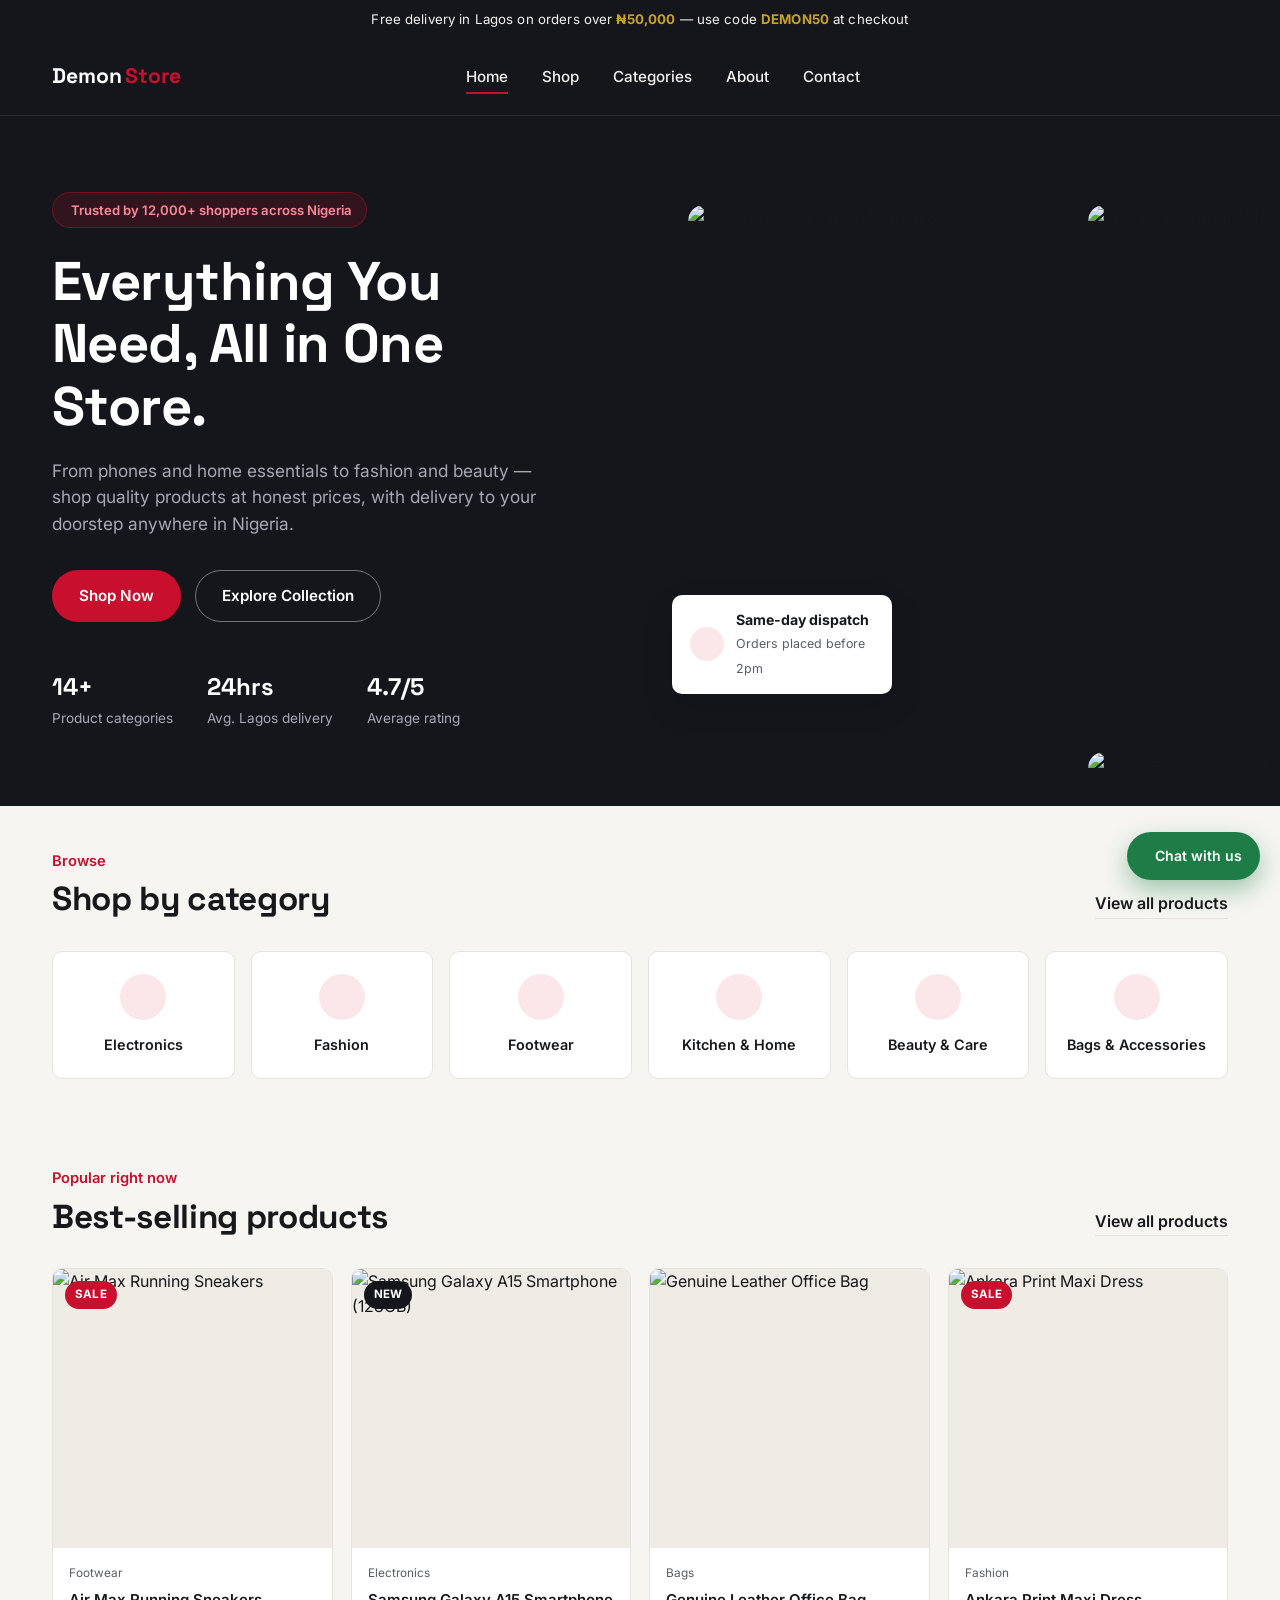
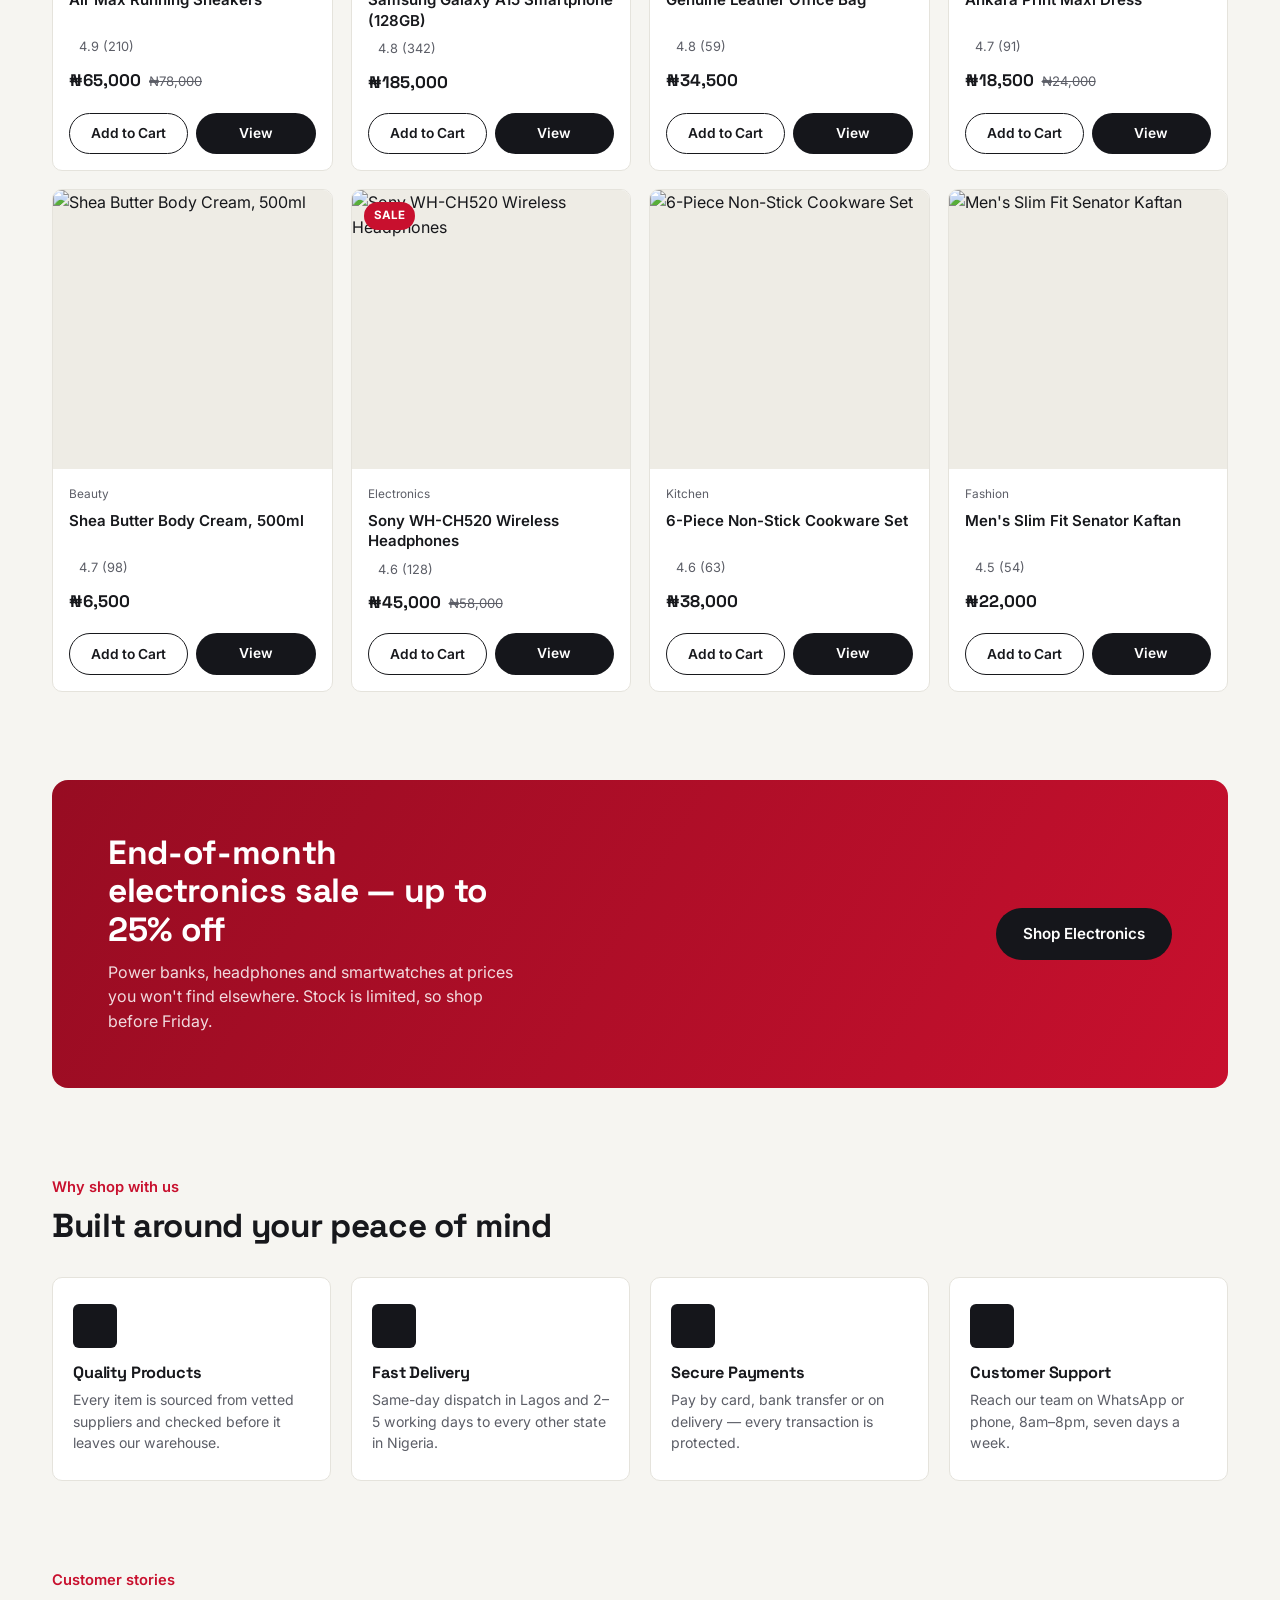
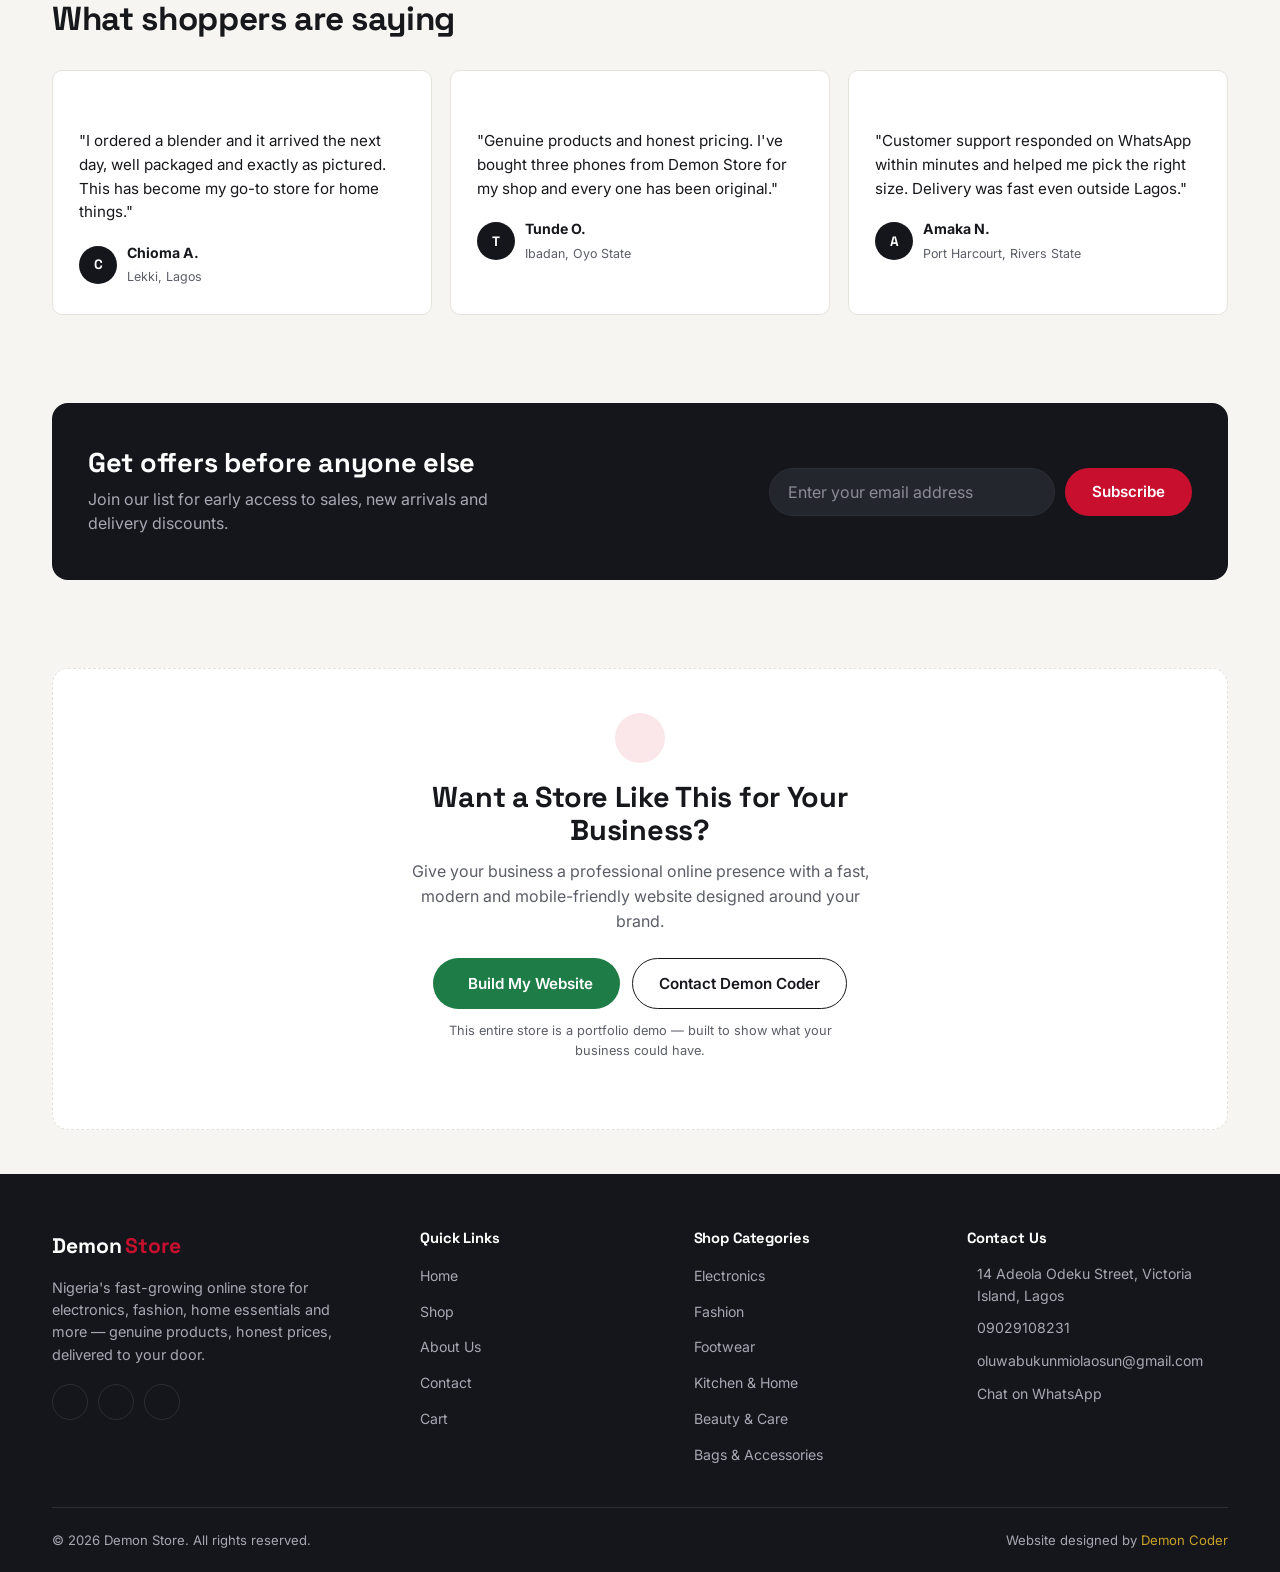
==== commit 2572587b: "Update index.html" ====
--- a/index.html
+++ b/index.html
@@ -239,8 +239,8 @@
         <h4>Contact Us</h4>
         <ul>
           <li class="footer-contact-item"><i data-lucide="map-pin"></i><address>14 Adeola Odeku Street, Victoria Island, Lagos</address></li>
-          <li class="footer-contact-item"><i data-lucide="phone"></i><a href="tel:+2348101234567">0810 123 4567</a></li>
-          <li class="footer-contact-item"><i data-lucide="mail"></i><a href="mailto:hello@demonstore.ng">hello@demonstore.ng</a></li>
+          <li class="footer-contact-item"><i data-lucide="phone"></i><a href="tel:+2349029108231">09029108231</a></li>
+          <li class="footer-contact-item"><i data-lucide="mail"></i><a href="mailto: oluwabukunmiolaosun@gmail.com">oluwabukunmiolaosun@gmail.com</a></li>
           <li class="footer-contact-item"><i data-lucide="message-circle"></i><a href="#" id="footerWhatsappLink" target="_blank" rel="noopener">Chat on WhatsApp</a></li>
         </ul>
       </div>
